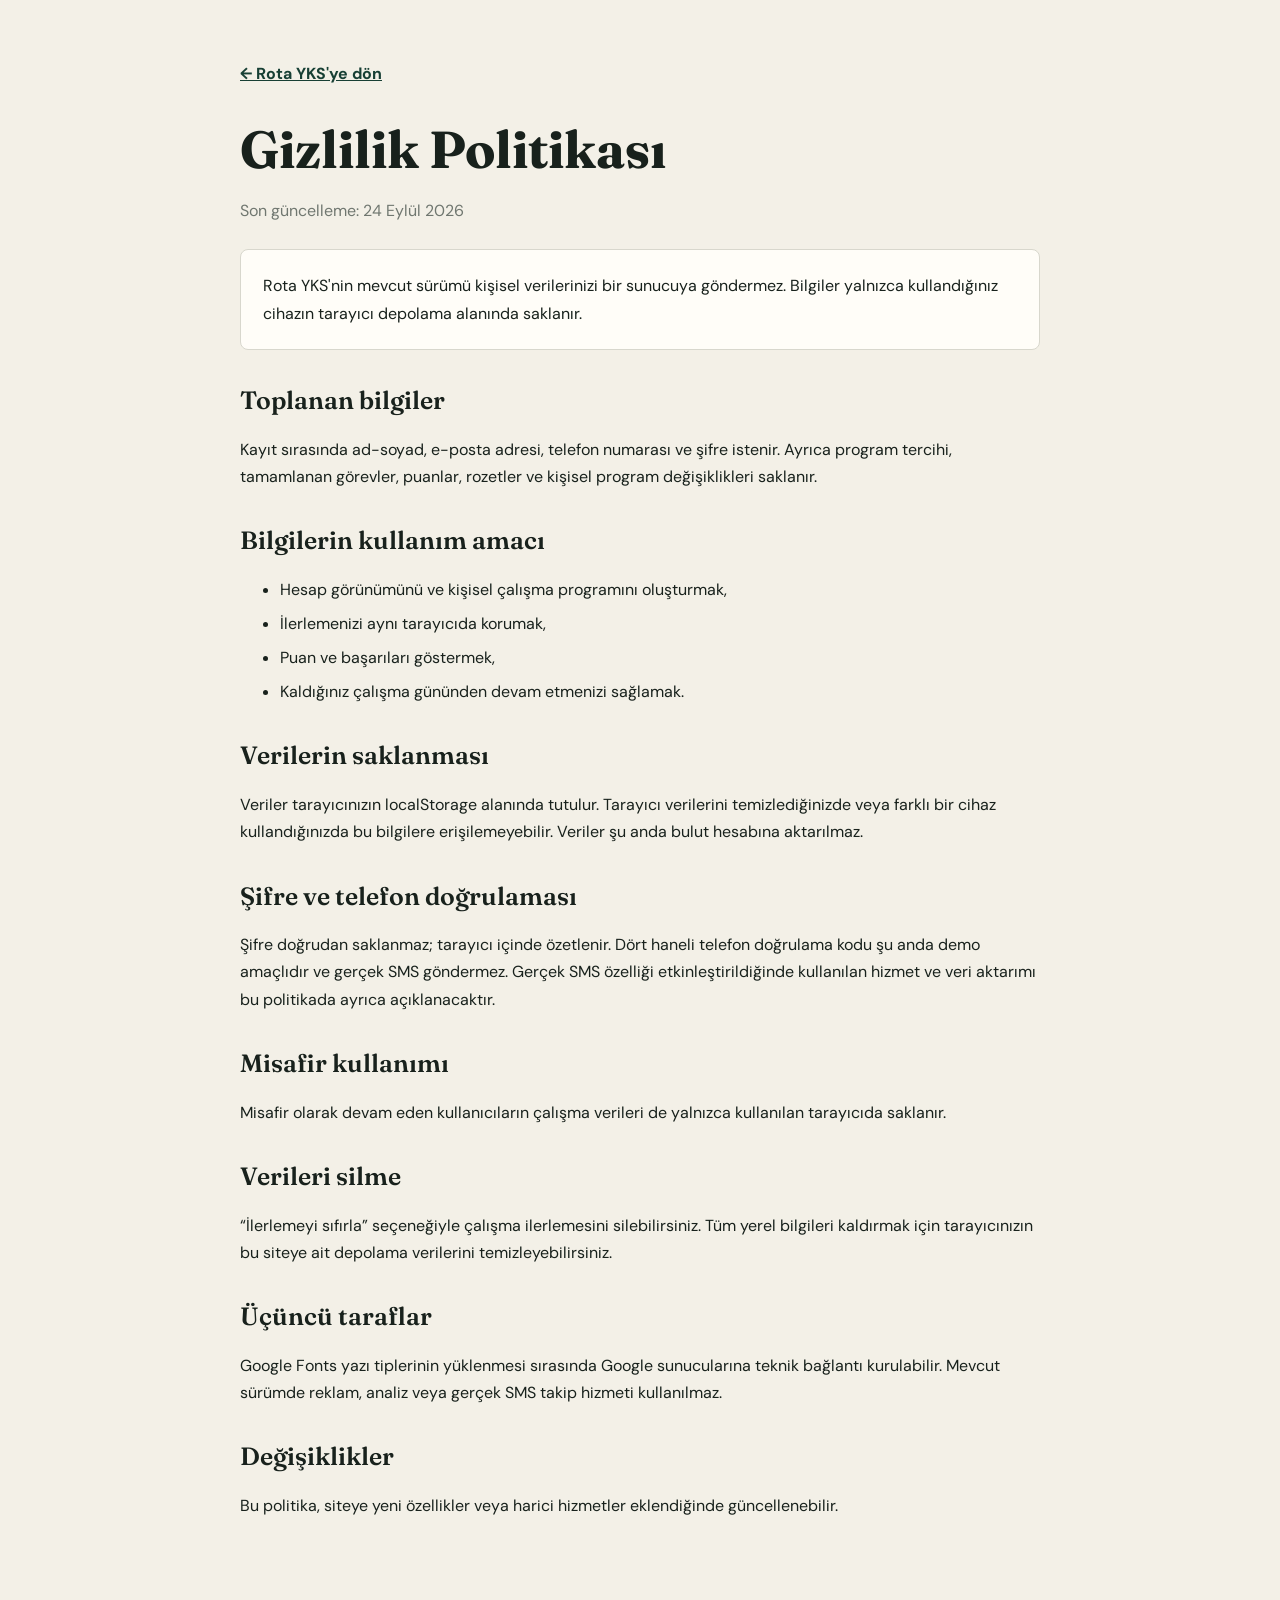
==== gizlilik.html @ 3fd5c341 "Rota YKS sitesini yayinla" ====
<!doctype html><html lang="tr"><head><meta charset="utf-8"><meta name="viewport" content="width=device-width,initial-scale=1"><title>Gizlilik Politikası | Rota YKS</title><link href="https://fonts.googleapis.com/css2?family=DM+Sans:wght@400;600;700&family=Fraunces:wght@600;700&display=swap" rel="stylesheet"><style>body{margin:0;background:#f3f0e7;color:#18211c;font:16px/1.7 'DM Sans',sans-serif}main{max-width:800px;margin:auto;padding:60px 24px 100px}a{color:#173f34;font-weight:700}h1{font:700 52px Fraunces;margin:30px 0 10px}h2{font:600 25px Fraunces;margin-top:35px}.date{color:#707770}.box{background:#fffdf8;border:1px solid #d8d7cd;border-radius:8px;padding:22px;margin:25px 0}li{margin:7px 0}</style></head><body><main><a href="index.html">← Rota YKS'ye dön</a><h1>Gizlilik Politikası</h1><p class="date">Son güncelleme: 24 Eylül 2026</p><div class="box">Rota YKS'nin mevcut sürümü kişisel verilerinizi bir sunucuya göndermez. Bilgiler yalnızca kullandığınız cihazın tarayıcı depolama alanında saklanır.</div><h2>Toplanan bilgiler</h2><p>Kayıt sırasında ad-soyad, e-posta adresi, telefon numarası ve şifre istenir. Ayrıca program tercihi, tamamlanan görevler, puanlar, rozetler ve kişisel program değişiklikleri saklanır.</p><h2>Bilgilerin kullanım amacı</h2><ul><li>Hesap görünümünü ve kişisel çalışma programını oluşturmak,</li><li>İlerlemenizi aynı tarayıcıda korumak,</li><li>Puan ve başarıları göstermek,</li><li>Kaldığınız çalışma gününden devam etmenizi sağlamak.</li></ul><h2>Verilerin saklanması</h2><p>Veriler tarayıcınızın localStorage alanında tutulur. Tarayıcı verilerini temizlediğinizde veya farklı bir cihaz kullandığınızda bu bilgilere erişilemeyebilir. Veriler şu anda bulut hesabına aktarılmaz.</p><h2>Şifre ve telefon doğrulaması</h2><p>Şifre doğrudan saklanmaz; tarayıcı içinde özetlenir. Dört haneli telefon doğrulama kodu şu anda demo amaçlıdır ve gerçek SMS göndermez. Gerçek SMS özelliği etkinleştirildiğinde kullanılan hizmet ve veri aktarımı bu politikada ayrıca açıklanacaktır.</p><h2>Misafir kullanımı</h2><p>Misafir olarak devam eden kullanıcıların çalışma verileri de yalnızca kullanılan tarayıcıda saklanır.</p><h2>Verileri silme</h2><p>“İlerlemeyi sıfırla” seçeneğiyle çalışma ilerlemesini silebilirsiniz. Tüm yerel bilgileri kaldırmak için tarayıcınızın bu siteye ait depolama verilerini temizleyebilirsiniz.</p><h2>Üçüncü taraflar</h2><p>Google Fonts yazı tiplerinin yüklenmesi sırasında Google sunucularına teknik bağlantı kurulabilir. Mevcut sürümde reklam, analiz veya gerçek SMS takip hizmeti kullanılmaz.</p><h2>Değişiklikler</h2><p>Bu politika, siteye yeni özellikler veya harici hizmetler eklendiğinde güncellenebilir.</p></main></body></html>
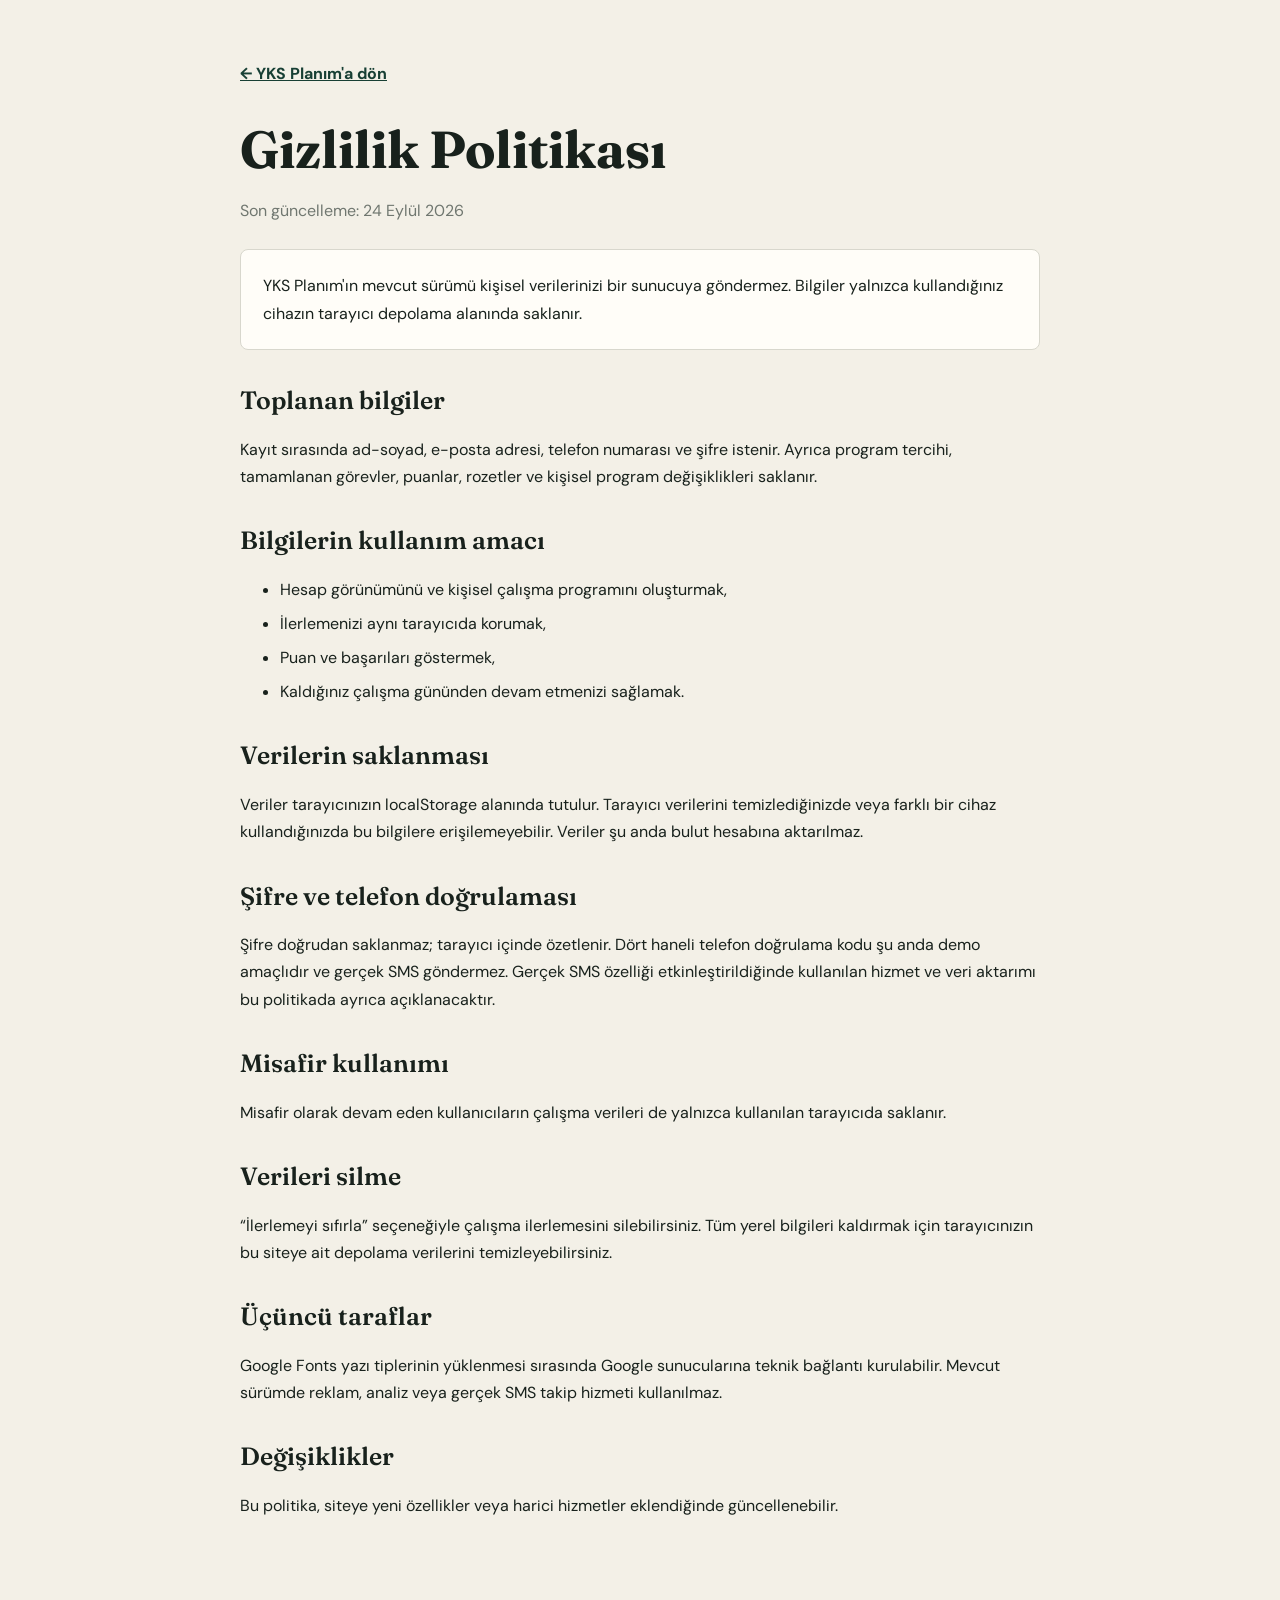
==== commit 9bec6ed0: "Gizlilik sayfasinda marka adini guncelle" ====
--- a/gizlilik.html
+++ b/gizlilik.html
@@ -1 +1,28 @@
-<!doctype html><html lang="tr"><head><meta charset="utf-8"><meta name="viewport" content="width=device-width,initial-scale=1"><title>Gizlilik Politikası | Rota YKS</title><link href="https://fonts.googleapis.com/css2?family=DM+Sans:wght@400;600;700&family=Fraunces:wght@600;700&display=swap" rel="stylesheet"><style>body{margin:0;background:#f3f0e7;color:#18211c;font:16px/1.7 'DM Sans',sans-serif}main{max-width:800px;margin:auto;padding:60px 24px 100px}a{color:#173f34;font-weight:700}h1{font:700 52px Fraunces;margin:30px 0 10px}h2{font:600 25px Fraunces;margin-top:35px}.date{color:#707770}.box{background:#fffdf8;border:1px solid #d8d7cd;border-radius:8px;padding:22px;margin:25px 0}li{margin:7px 0}</style></head><body><main><a href="index.html">← Rota YKS'ye dön</a><h1>Gizlilik Politikası</h1><p class="date">Son güncelleme: 24 Eylül 2026</p><div class="box">Rota YKS'nin mevcut sürümü kişisel verilerinizi bir sunucuya göndermez. Bilgiler yalnızca kullandığınız cihazın tarayıcı depolama alanında saklanır.</div><h2>Toplanan bilgiler</h2><p>Kayıt sırasında ad-soyad, e-posta adresi, telefon numarası ve şifre istenir. Ayrıca program tercihi, tamamlanan görevler, puanlar, rozetler ve kişisel program değişiklikleri saklanır.</p><h2>Bilgilerin kullanım amacı</h2><ul><li>Hesap görünümünü ve kişisel çalışma programını oluşturmak,</li><li>İlerlemenizi aynı tarayıcıda korumak,</li><li>Puan ve başarıları göstermek,</li><li>Kaldığınız çalışma gününden devam etmenizi sağlamak.</li></ul><h2>Verilerin saklanması</h2><p>Veriler tarayıcınızın localStorage alanında tutulur. Tarayıcı verilerini temizlediğinizde veya farklı bir cihaz kullandığınızda bu bilgilere erişilemeyebilir. Veriler şu anda bulut hesabına aktarılmaz.</p><h2>Şifre ve telefon doğrulaması</h2><p>Şifre doğrudan saklanmaz; tarayıcı içinde özetlenir. Dört haneli telefon doğrulama kodu şu anda demo amaçlıdır ve gerçek SMS göndermez. Gerçek SMS özelliği etkinleştirildiğinde kullanılan hizmet ve veri aktarımı bu politikada ayrıca açıklanacaktır.</p><h2>Misafir kullanımı</h2><p>Misafir olarak devam eden kullanıcıların çalışma verileri de yalnızca kullanılan tarayıcıda saklanır.</p><h2>Verileri silme</h2><p>“İlerlemeyi sıfırla” seçeneğiyle çalışma ilerlemesini silebilirsiniz. Tüm yerel bilgileri kaldırmak için tarayıcınızın bu siteye ait depolama verilerini temizleyebilirsiniz.</p><h2>Üçüncü taraflar</h2><p>Google Fonts yazı tiplerinin yüklenmesi sırasında Google sunucularına teknik bağlantı kurulabilir. Mevcut sürümde reklam, analiz veya gerçek SMS takip hizmeti kullanılmaz.</p><h2>Değişiklikler</h2><p>Bu politika, siteye yeni özellikler veya harici hizmetler eklendiğinde güncellenebilir.</p></main></body></html>
+<!doctype html>
+<html lang="tr">
+<head>
+  <meta charset="utf-8">
+  <meta name="viewport" content="width=device-width,initial-scale=1">
+  <meta name="theme-color" content="#173f34">
+  <title>Gizlilik Politikası | YKS Planım</title>
+  <link href="https://fonts.googleapis.com/css2?family=DM+Sans:wght@400;600;700&family=Fraunces:wght@600;700&display=swap" rel="stylesheet">
+  <style>body{margin:0;background:#f3f0e7;color:#18211c;font:16px/1.7 'DM Sans',sans-serif}main{max-width:800px;margin:auto;padding:60px 24px 100px}a{color:#173f34;font-weight:700}h1{font:700 52px Fraunces;margin:30px 0 10px}h2{font:600 25px Fraunces;margin-top:35px}.date{color:#707770}.box{background:#fffdf8;border:1px solid #d8d7cd;border-radius:8px;padding:22px;margin:25px 0}li{margin:7px 0}</style>
+</head>
+<body><main>
+  <a href="index.html">← YKS Planım'a dön</a>
+  <h1>Gizlilik Politikası</h1>
+  <p class="date">Son güncelleme: 24 Eylül 2026</p>
+  <div class="box">YKS Planım'ın mevcut sürümü kişisel verilerinizi bir sunucuya göndermez. Bilgiler yalnızca kullandığınız cihazın tarayıcı depolama alanında saklanır.</div>
+  <h2>Toplanan bilgiler</h2>
+  <p>Kayıt sırasında ad-soyad, e-posta adresi, telefon numarası ve şifre istenir. Ayrıca program tercihi, tamamlanan görevler, puanlar, rozetler ve kişisel program değişiklikleri saklanır.</p>
+  <h2>Bilgilerin kullanım amacı</h2>
+  <ul><li>Hesap görünümünü ve kişisel çalışma programını oluşturmak,</li><li>İlerlemenizi aynı tarayıcıda korumak,</li><li>Puan ve başarıları göstermek,</li><li>Kaldığınız çalışma gününden devam etmenizi sağlamak.</li></ul>
+  <h2>Verilerin saklanması</h2>
+  <p>Veriler tarayıcınızın localStorage alanında tutulur. Tarayıcı verilerini temizlediğinizde veya farklı bir cihaz kullandığınızda bu bilgilere erişilemeyebilir. Veriler şu anda bulut hesabına aktarılmaz.</p>
+  <h2>Şifre ve telefon doğrulaması</h2>
+  <p>Şifre doğrudan saklanmaz; tarayıcı içinde özetlenir. Dört haneli telefon doğrulama kodu şu anda demo amaçlıdır ve gerçek SMS göndermez. Gerçek SMS özelliği etkinleştirildiğinde kullanılan hizmet ve veri aktarımı bu politikada ayrıca açıklanacaktır.</p>
+  <h2>Misafir kullanımı</h2><p>Misafir olarak devam eden kullanıcıların çalışma verileri de yalnızca kullanılan tarayıcıda saklanır.</p>
+  <h2>Verileri silme</h2><p>“İlerlemeyi sıfırla” seçeneğiyle çalışma ilerlemesini silebilirsiniz. Tüm yerel bilgileri kaldırmak için tarayıcınızın bu siteye ait depolama verilerini temizleyebilirsiniz.</p>
+  <h2>Üçüncü taraflar</h2><p>Google Fonts yazı tiplerinin yüklenmesi sırasında Google sunucularına teknik bağlantı kurulabilir. Mevcut sürümde reklam, analiz veya gerçek SMS takip hizmeti kullanılmaz.</p>
+  <h2>Değişiklikler</h2><p>Bu politika, siteye yeni özellikler veya harici hizmetler eklendiğinde güncellenebilir.</p>
+</main></body></html>
